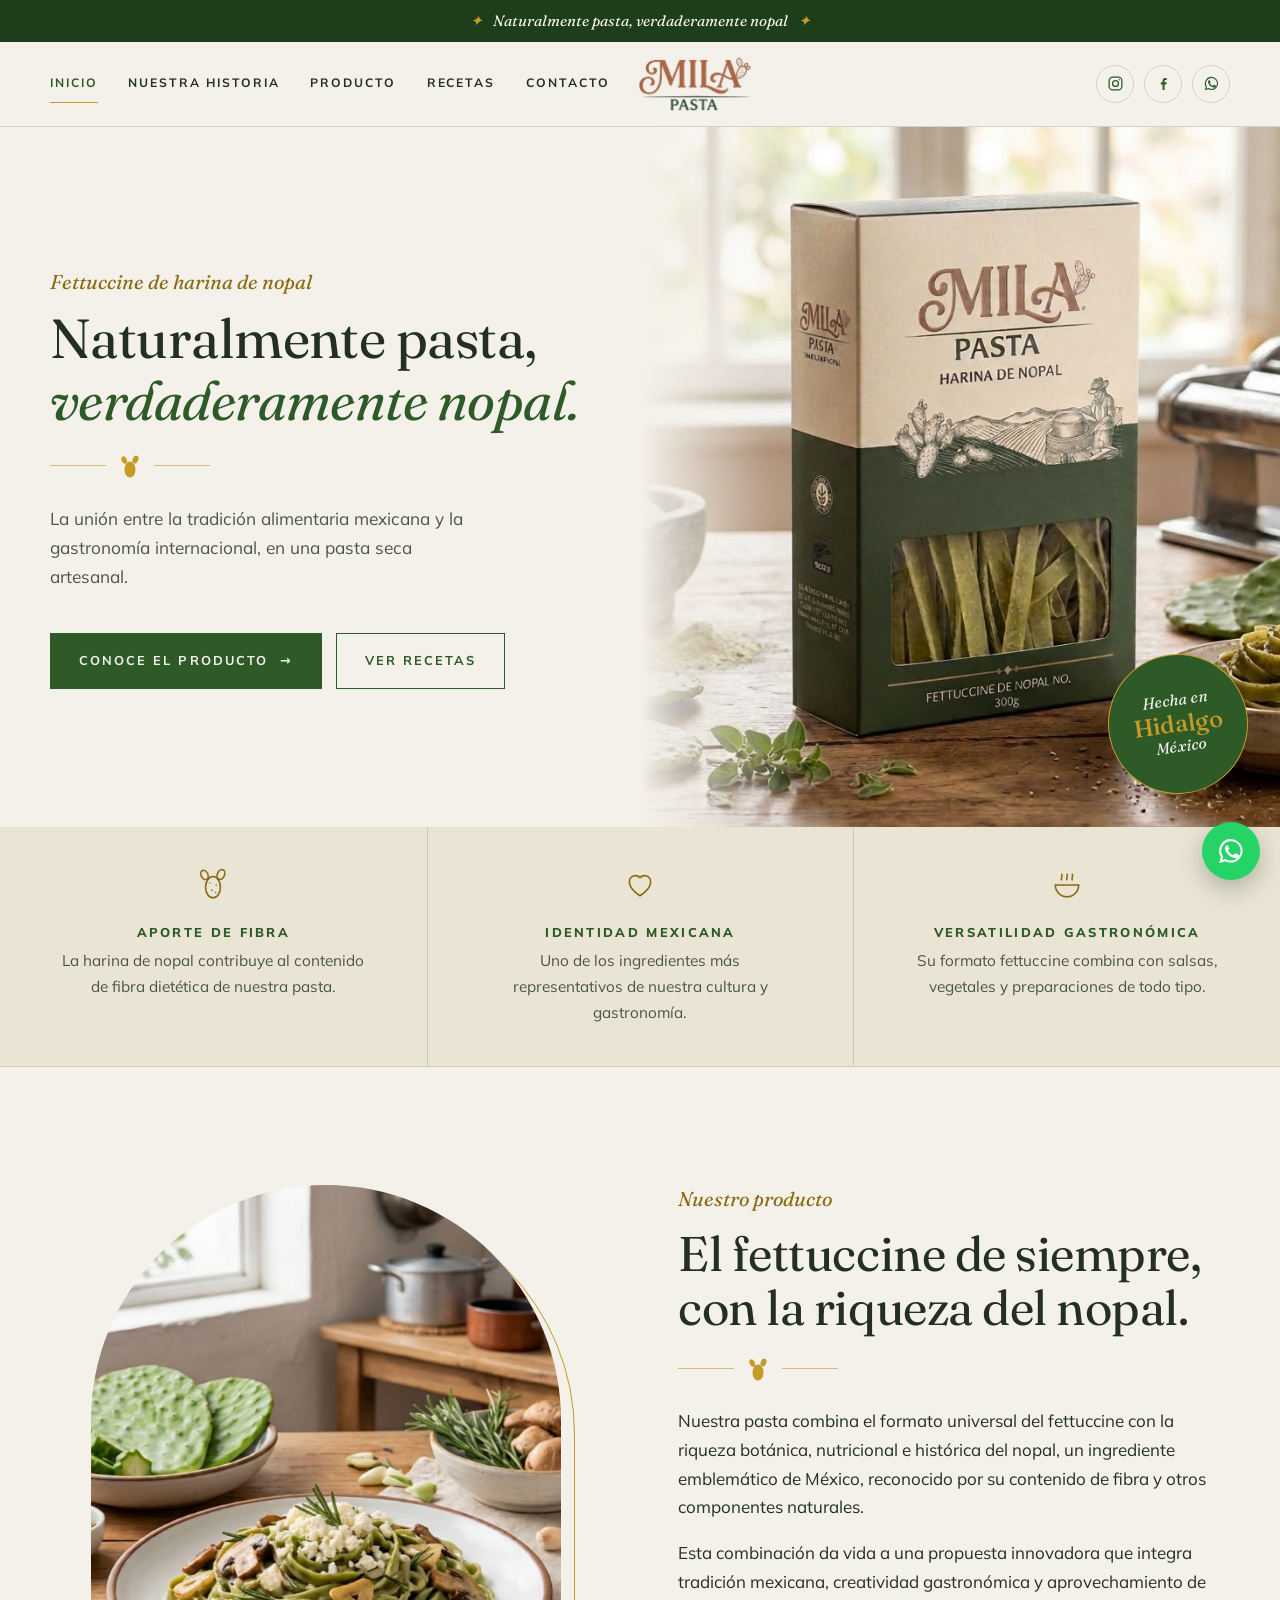
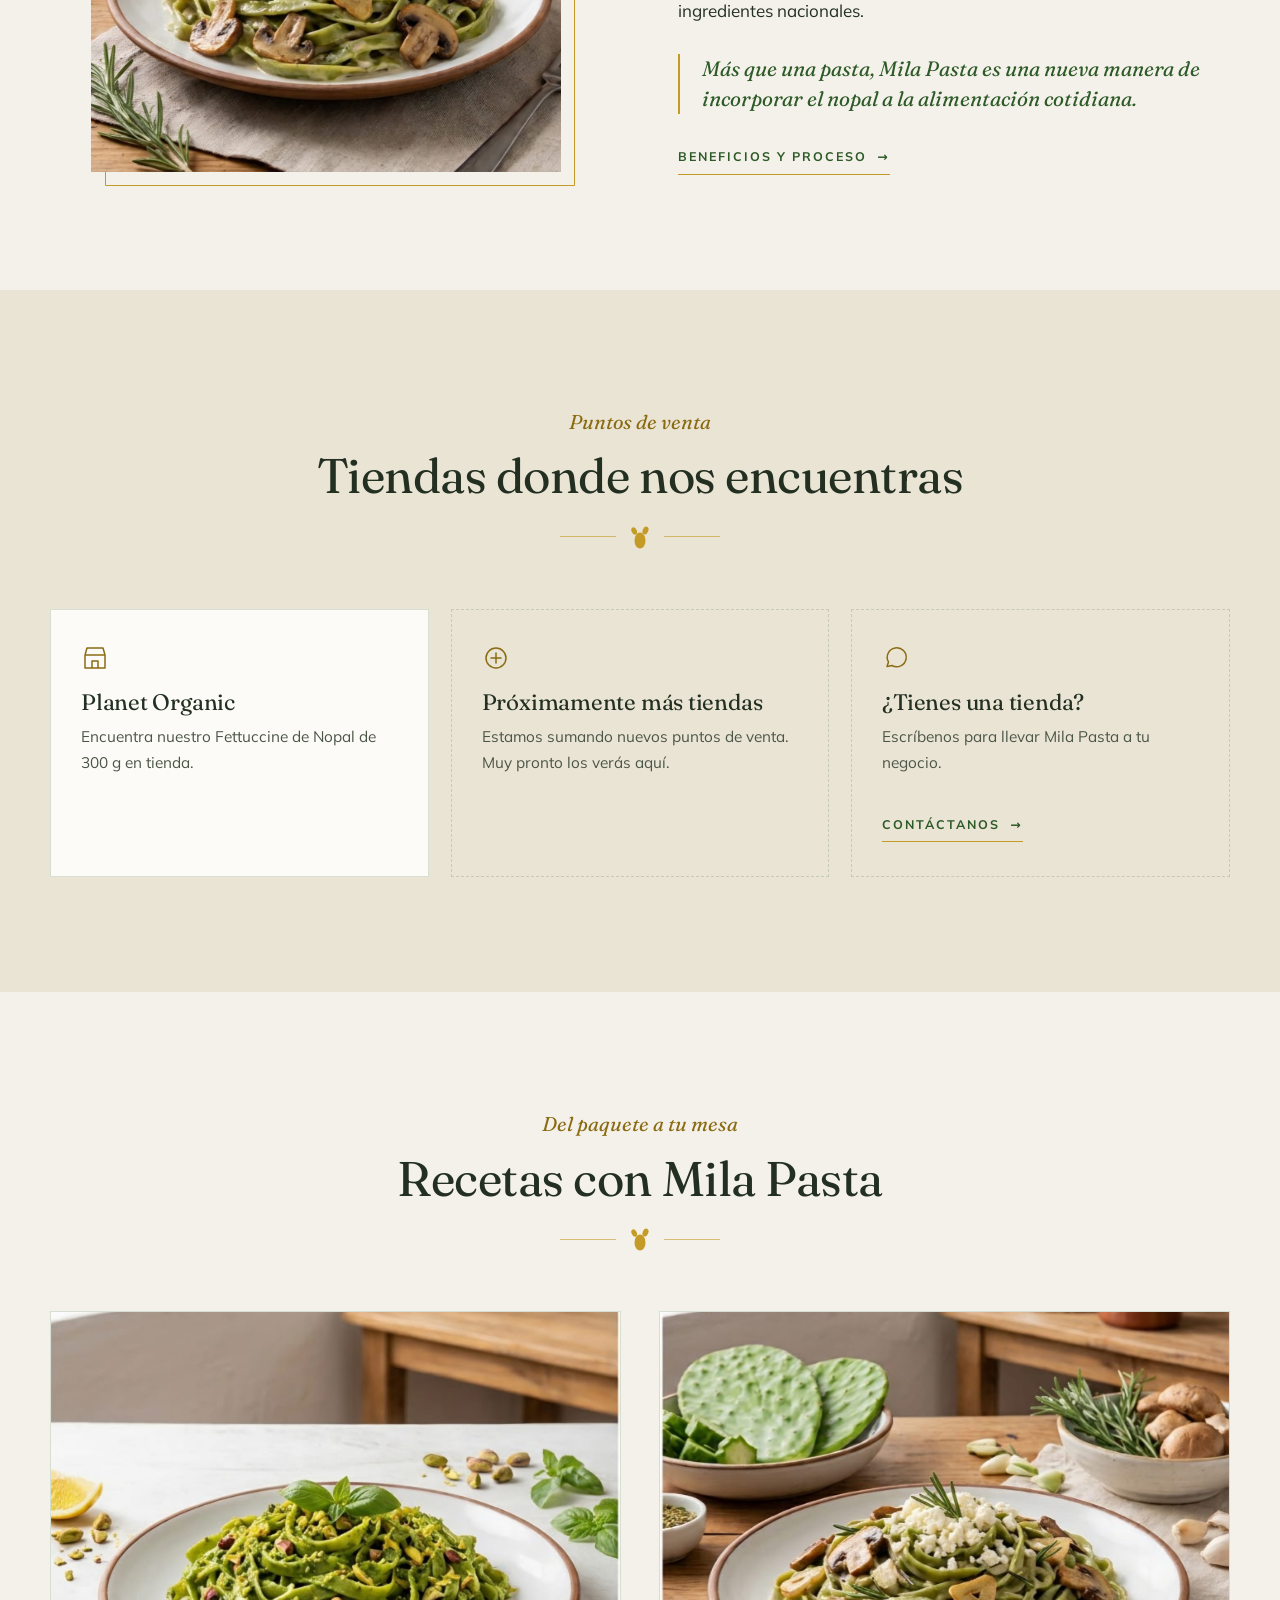
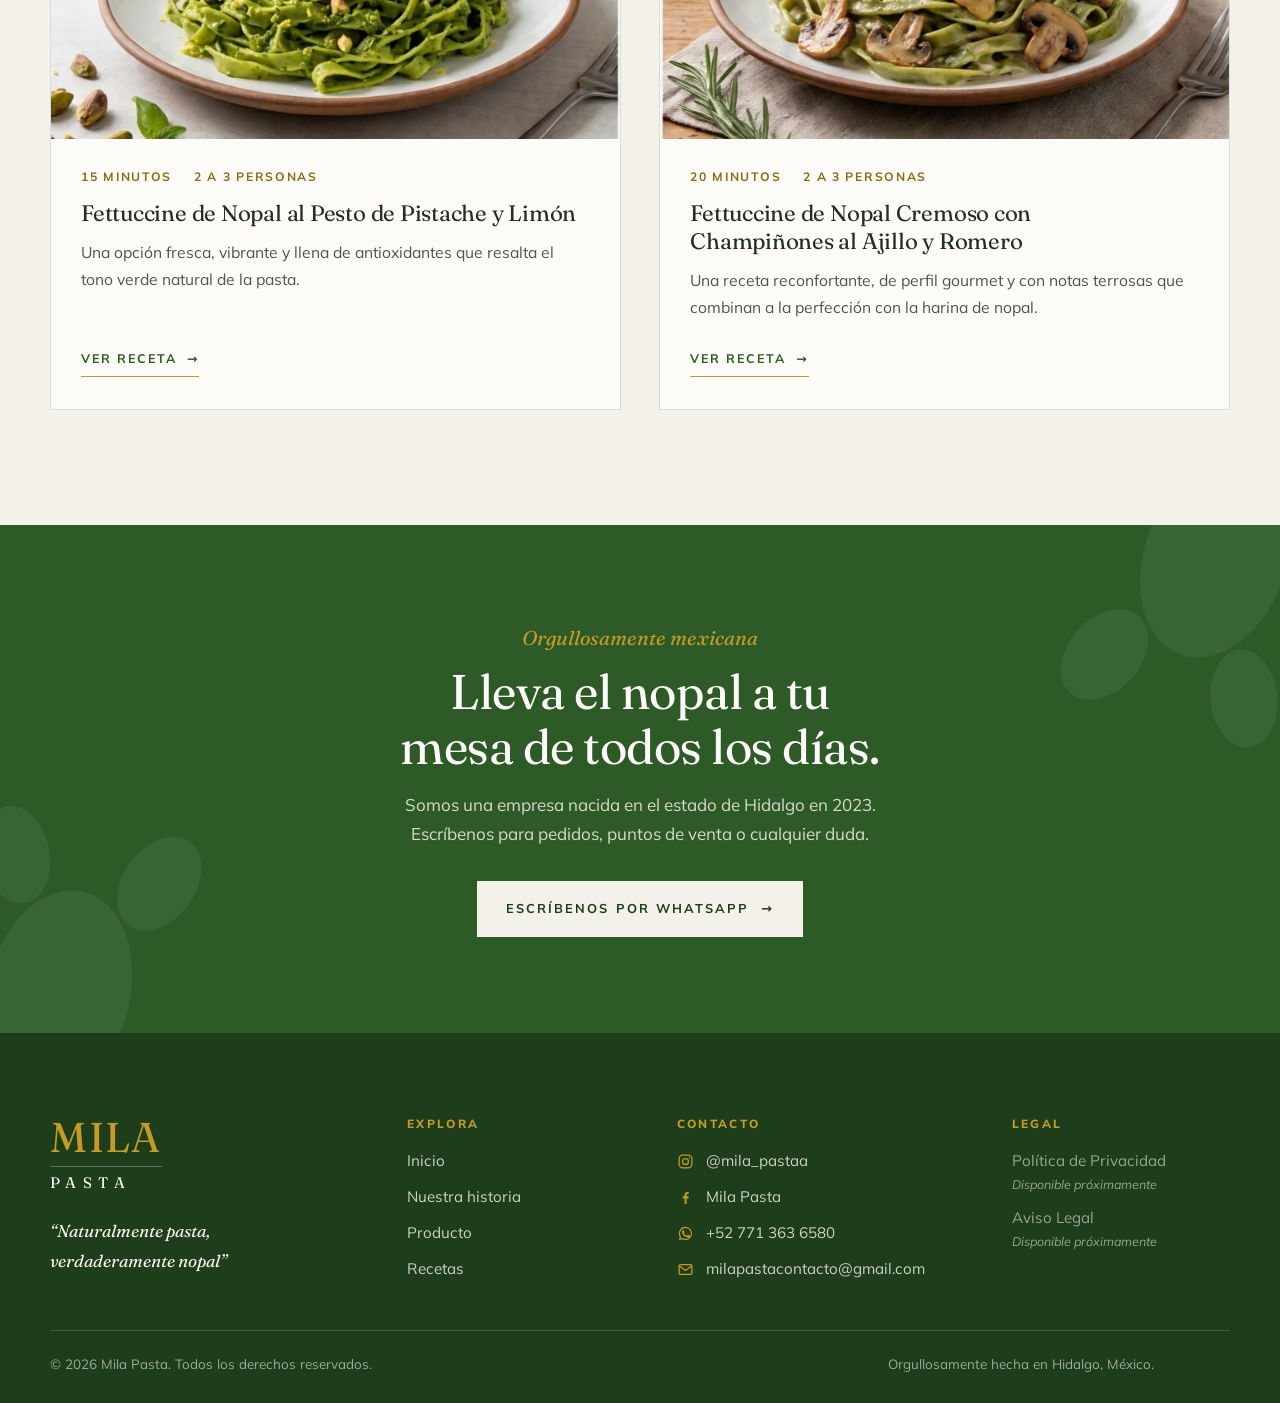
==== index.html @ 3bafc71d "Sitio web de Mila Pasta: inicio, historia, producto y recetas" ====
<!DOCTYPE html>
<html lang="es-MX">
<head>
  <meta charset="utf-8">
  <meta name="viewport" content="width=device-width, initial-scale=1">
  <title>Mila Pasta | Fettuccine de harina de nopal</title>
  <meta name="description" content="Mila Pasta: fettuccine artesanal de harina de nopal, hecho en Hidalgo, México. Naturalmente pasta, verdaderamente nopal.">
  <meta property="og:title" content="Mila Pasta | Fettuccine de harina de nopal">
  <meta property="og:description" content="Naturalmente pasta, verdaderamente nopal.">
  <meta property="og:image" content="img/hero.jpg">
  <link rel="icon" href="data:image/svg+xml,%3Csvg xmlns='http://www.w3.org/2000/svg' viewBox='0 0 20 24'%3E%3Cg fill='%232D5A27'%3E%3Cellipse cx='10' cy='15.5' rx='5.5' ry='8'/%3E%3Cellipse cx='4.2' cy='6' rx='2.6' ry='3.8' transform='rotate(-25 4.2 6)'/%3E%3Cellipse cx='15.5' cy='5.5' rx='2.8' ry='4' transform='rotate(22 15.5 5.5)'/%3E%3C/g%3E%3C/svg%3E">
  <link rel="preconnect" href="https://fonts.googleapis.com">
  <link rel="preconnect" href="https://fonts.gstatic.com" crossorigin>
  <link href="https://fonts.googleapis.com/css2?family=Fraunces:ital,opsz,wght@0,9..144,300..600;1,9..144,300..600&family=Mulish:wght@400;600;700;800&display=swap" rel="stylesheet">
  <link rel="stylesheet" href="css/estilos.css">
</head>
<body data-pagina="inicio">
  <script src="js/sitio.js"></script>

  <main>
    <!-- Portada -->
    <section class="portada">
      <div class="portada__texto">
        <span class="sobretitulo">Fettuccine de harina de nopal</span>
        <h1>Naturalmente pasta, <em>verdaderamente nopal.</em></h1>
        <div class="adorno"><svg viewBox="0 0 20 24" fill="currentColor" aria-hidden="true"><ellipse cx="10" cy="15.5" rx="5.5" ry="8"/><ellipse cx="4.2" cy="6" rx="2.6" ry="3.8" transform="rotate(-25 4.2 6)"/><ellipse cx="15.5" cy="5.5" rx="2.8" ry="4" transform="rotate(22 15.5 5.500)"/></svg></div>
        <p>La unión entre la tradición alimentaria mexicana y la gastronomía internacional, en una pasta seca artesanal.</p>
        <div class="botones">
          <a class="boton" href="producto.html">Conoce el producto <span class="flecha">→</span></a>
          <a class="boton boton--linea" href="recetas.html">Ver recetas</a>
        </div>
      </div>
      <div class="portada__foto">
        <img src="img/hero.jpg" alt="Caja de Mila Pasta, fettuccine de harina de nopal, sobre una mesa de madera con pencas de nopal y un plato de pasta servida" width="1333" height="800" fetchpriority="high">
        <div class="sello" aria-hidden="true"><span>Hecha en<strong>Hidalgo</strong>México</span></div>
      </div>
    </section>

    <!-- Tres pilares -->
    <section class="pilares" aria-label="Lo que nos distingue">
      <div class="pilar">
        <svg viewBox="0 0 32 32" fill="none" stroke="currentColor" stroke-width="1.500" stroke-linecap="round" aria-hidden="true"><ellipse cx="16" cy="19" rx="7" ry="10"/><ellipse cx="8" cy="7.500" rx="3.200" ry="4.600" transform="rotate(-25 8 7.500)"/><ellipse cx="23.500" cy="7" rx="3.400" ry="4.800" transform="rotate(22 23.500 7)"/><path d="M13 15v.01M19 17v.01M15 22v.01M18.500 24v.01"/></svg>
        <h3>Aporte de fibra</h3>
        <p>La harina de nopal contribuye al contenido de fibra dietética de nuestra pasta.</p>
      </div>
      <div class="pilar">
        <svg viewBox="0 0 32 32" fill="none" stroke="currentColor" stroke-width="1.500" stroke-linecap="round" stroke-linejoin="round" aria-hidden="true"><path d="M16 27s-10-5.800-10-13.200A5.800 5.800 0 0 1 16 10a5.800 5.800 0 0 1 10 3.800C26 21.200 16 27 16 27z"/></svg>
        <h3>Identidad mexicana</h3>
        <p>Uno de los ingredientes más representativos de nuestra cultura y gastronomía.</p>
      </div>
      <div class="pilar">
        <svg viewBox="0 0 32 32" fill="none" stroke="currentColor" stroke-width="1.500" stroke-linecap="round" aria-hidden="true"><path d="M5 17h22a11 11 0 0 1-22 0z"/><path d="M11 12c-1.500-2 1.500-3 0-5M16 12c-1.500-2 1.500-3 0-5M21 12c-1.500-2 1.500-3 0-5"/></svg>
        <h3>Versatilidad gastronómica</h3>
        <p>Su formato fettuccine combina con salsas, vegetales y preparaciones de todo tipo.</p>
      </div>
    </section>

    <!-- Descripción del producto -->
    <section class="seccion">
      <div class="contenedor duo">
        <div class="duo__foto aparece">
          <img src="img/receta-champinones.jpg" alt="Plato de fettuccine de nopal con champiñones junto a pencas de nopal frescas" width="1378" height="1536" loading="lazy">
        </div>
        <div class="aparece">
          <span class="sobretitulo">Nuestro producto</span>
          <h2>El fettuccine de siempre, con la riqueza del nopal.</h2>
          <div class="adorno"><svg viewBox="0 0 20 24" fill="currentColor" aria-hidden="true"><ellipse cx="10" cy="15.5" rx="5.5" ry="8"/><ellipse cx="4.2" cy="6" rx="2.6" ry="3.8" transform="rotate(-25 4.2 6)"/><ellipse cx="15.5" cy="5.5" rx="2.8" ry="4" transform="rotate(22 15.5 5.500)"/></svg></div>
          <p>Nuestra pasta combina el formato universal del fettuccine con la riqueza botánica, nutricional e histórica del nopal, un ingrediente emblemático de México, reconocido por su contenido de fibra y otros componentes naturales.</p>
          <p>Esta combinación da vida a una propuesta innovadora que integra tradición mexicana, creatividad gastronómica y aprovechamiento de ingredientes nacionales.</p>
          <blockquote class="cita">Más que una pasta, Mila Pasta es una nueva manera de incorporar el nopal a la alimentación cotidiana.</blockquote>
          <div class="botones">
            <a class="enlace-flecha" href="producto.html">Beneficios y proceso <span>→</span></a>
          </div>
        </div>
      </div>
    </section>

    <!-- Tiendas -->
    <section class="seccion seccion--crema2" id="tiendas">
      <div class="contenedor">
        <div class="cabecera-seccion centrado aparece">
          <span class="sobretitulo">Puntos de venta</span>
          <h2>Tiendas donde nos encuentras</h2>
          <div class="adorno"><svg viewBox="0 0 20 24" fill="currentColor" aria-hidden="true"><ellipse cx="10" cy="15.5" rx="5.5" ry="8"/><ellipse cx="4.2" cy="6" rx="2.6" ry="3.8" transform="rotate(-25 4.2 6)"/><ellipse cx="15.5" cy="5.5" rx="2.8" ry="4" transform="rotate(22 15.5 5.500)"/></svg></div>
        </div>
        <div class="tiendas aparece">
          <article class="tienda">
            <svg viewBox="0 0 28 28" fill="none" stroke="currentColor" stroke-width="1.500" stroke-linejoin="round" aria-hidden="true"><path d="M4 11 6 4h16l2 7M4 11v13h20V11M4 11h20M11 24v-7h6v7"/></svg>
            <h3>Planet Organic</h3>
            <p>Encuentra nuestro Fettuccine de Nopal de 300 g en tienda.</p>
            <!-- PENDIENTE: agregar dirección, horario o enlace de Planet Organic -->
          </article>
          <article class="tienda tienda--pendiente">
            <svg viewBox="0 0 28 28" fill="none" stroke="currentColor" stroke-width="1.500" stroke-linecap="round" aria-hidden="true"><circle cx="14" cy="14" r="10"/><path d="M14 9v10M9 14h10"/></svg>
            <h3>Próximamente más tiendas</h3>
            <p>Estamos sumando nuevos puntos de venta. Muy pronto los verás aquí.</p>
          </article>
          <article class="tienda tienda--pendiente">
            <svg viewBox="0 0 28 28" fill="none" stroke="currentColor" stroke-width="1.500" stroke-linecap="round" stroke-linejoin="round" aria-hidden="true"><path d="M5 22.500 6.500 18A9.500 9.500 0 1 1 10 21.500z"/></svg>
            <h3>¿Tienes una tienda?</h3>
            <p>Escríbenos para llevar Mila Pasta a tu negocio.</p>
            <a class="enlace-flecha" href="#contacto" data-whatsapp>Contáctanos <span>→</span></a>
          </article>
        </div>
      </div>
    </section>

    <!-- Recetas -->
    <section class="seccion">
      <div class="contenedor">
        <div class="cabecera-seccion centrado aparece">
          <span class="sobretitulo">Del paquete a tu mesa</span>
          <h2>Recetas con Mila Pasta</h2>
          <div class="adorno"><svg viewBox="0 0 20 24" fill="currentColor" aria-hidden="true"><ellipse cx="10" cy="15.5" rx="5.5" ry="8"/><ellipse cx="4.2" cy="6" rx="2.6" ry="3.8" transform="rotate(-25 4.2 6)"/><ellipse cx="15.5" cy="5.5" rx="2.8" ry="4" transform="rotate(22 15.5 5.500)"/></svg></div>
        </div>
        <div class="recetas-rejilla">
          <a class="receta-tarjeta aparece" href="recetas.html#pesto">
            <div class="receta-tarjeta__foto"><img src="img/receta-pesto.jpg" alt="Fettuccine de nopal al pesto de pistache y limón" width="1376" height="1536" loading="lazy"></div>
            <div class="receta-tarjeta__cuerpo">
              <ul class="datos"><li>15 minutos</li><li>2 a 3 personas</li></ul>
              <h3>Fettuccine de Nopal al Pesto de Pistache y Limón</h3>
              <p>Una opción fresca, vibrante y llena de antioxidantes que resalta el tono verde natural de la pasta.</p>
              <span class="enlace-flecha">Ver receta <span>→</span></span>
            </div>
          </a>
          <a class="receta-tarjeta aparece" href="recetas.html#champinones">
            <div class="receta-tarjeta__foto"><img src="img/receta-champinones.jpg" alt="Fettuccine de nopal cremoso con champiñones al ajillo y romero" width="1378" height="1536" loading="lazy"></div>
            <div class="receta-tarjeta__cuerpo">
              <ul class="datos"><li>20 minutos</li><li>2 a 3 personas</li></ul>
              <h3>Fettuccine de Nopal Cremoso con Champiñones al Ajillo y Romero</h3>
              <p>Una receta reconfortante, de perfil gourmet y con notas terrosas que combinan a la perfección con la harina de nopal.</p>
              <span class="enlace-flecha">Ver receta <span>→</span></span>
            </div>
          </a>
        </div>
      </div>
    </section>

    <!-- Franja de contacto -->
    <section class="franja">
      <svg class="franja__nopal franja__nopal--a" viewBox="0 0 20 24" fill="currentColor" aria-hidden="true"><ellipse cx="10" cy="15.5" rx="5.5" ry="8"/><ellipse cx="4.2" cy="6" rx="2.6" ry="3.8" transform="rotate(-25 4.2 6)"/><ellipse cx="15.5" cy="5.5" rx="2.8" ry="4" transform="rotate(22 15.5 5.500)"/></svg>
      <svg class="franja__nopal franja__nopal--b" viewBox="0 0 20 24" fill="currentColor" aria-hidden="true"><ellipse cx="10" cy="15.5" rx="5.5" ry="8"/><ellipse cx="4.2" cy="6" rx="2.6" ry="3.8" transform="rotate(-25 4.2 6)"/><ellipse cx="15.5" cy="5.5" rx="2.8" ry="4" transform="rotate(22 15.5 5.500)"/></svg>
      <div class="contenedor aparece">
        <span class="sobretitulo">Orgullosamente mexicana</span>
        <h2>Lleva el nopal a tu mesa de todos los días.</h2>
        <p>Somos una empresa nacida en el estado de Hidalgo en 2023. Escríbenos para pedidos, puntos de venta o cualquier duda.</p>
        <div class="botones">
          <a class="boton boton--crema" href="#contacto" data-whatsapp>Escríbenos por WhatsApp <span class="flecha">→</span></a>
        </div>
      </div>
    </section>
  </main>
</body>
</html>
---- css/estilos.css ----
/* ==========================================================
   Mila Pasta — hoja de estilos
   Paleta oficial: Verde Nopal, Verde Sostenible, Dorado Terroso, Crema Orgánico
   ========================================================== */

:root {
  --nopal: #2D5A27;
  --nopal-oscuro: #1E3D1A;
  --olivo: #656D4A;
  --oro: #C59B27;
  --oro-oscuro: #8A6B12;
  --crema: #F4F1EA;
  --crema-2: #EAE4D5;
  --blanco: #FCFBF8;
  --tinta: #233021;
  --tinta-suave: #4C5646;
  --linea: rgba(45, 90, 39, 0.18);

  --titulo: "Fraunces", "Cormorant Garamond", Georgia, serif;
  --texto: "Mulish", "Segoe UI", system-ui, sans-serif;

  --ancho: 1180px;
  --margen: clamp(20px, 5vw, 48px);
  --seccion: clamp(64px, 9vw, 120px);
}

*, *::before, *::after { box-sizing: border-box; }

html { scroll-behavior: smooth; -webkit-text-size-adjust: 100%; }

body {
  margin: 0;
  background: var(--crema);
  color: var(--tinta);
  font-family: var(--texto);
  font-size: 17px;
  line-height: 1.7;
  -webkit-font-smoothing: antialiased;
}

img { max-width: 100%; height: auto; display: block; }
a { color: inherit; }
p { margin: 0 0 1em; }
p:last-child { margin-bottom: 0; }

h1, h2, h3 {
  font-family: var(--titulo);
  font-weight: 400;
  line-height: 1.12;
  letter-spacing: -0.01em;
  margin: 0;
  text-wrap: balance;
}
h1 { font-size: clamp(2.5rem, 5.4vw, 4.4rem); }
h2 { font-size: clamp(2rem, 3.8vw, 3.1rem); }
h3 { font-size: 1.4rem; line-height: 1.25; }
em { font-style: italic; }

:focus-visible { outline: 2px solid var(--oro); outline-offset: 3px; }

.contenedor {
  width: 100%;
  max-width: calc(var(--ancho) + var(--margen) * 2);
  margin: 0 auto;
  padding: 0 var(--margen);
}

.seccion { padding: var(--seccion) 0; }
.seccion--crema2 { background: var(--crema-2); }
.seccion--verde { background: var(--nopal); color: var(--crema); }
.seccion--verde h2, .seccion--verde h3 { color: var(--blanco); }

/* ---------- Piezas pequeñas ---------- */

.sobretitulo {
  display: block;
  font-family: var(--titulo);
  font-style: italic;
  font-size: 1.25rem;
  color: var(--oro-oscuro);
  margin-bottom: 0.6rem;
}
.seccion--verde .sobretitulo, .portada-interior .sobretitulo, .franja .sobretitulo { color: var(--oro); }

.adorno {
  display: flex;
  align-items: center;
  gap: 14px;
  color: var(--oro);
  margin: 22px 0 26px;
}
.adorno::before, .adorno::after {
  content: "";
  height: 1px;
  width: 56px;
  background: currentColor;
  opacity: 0.6;
}
.adorno svg { width: 20px; height: 24px; flex: none; }
.centrado { text-align: center; }
.centrado .adorno { justify-content: center; }
.centrado .entrada { margin-left: auto; margin-right: auto; }

.entrada { max-width: 62ch; color: var(--tinta-suave); font-size: 1.08rem; }
.seccion--verde .entrada { color: rgba(244, 241, 234, 0.85); }

.cabecera-seccion { margin-bottom: clamp(36px, 5vw, 60px); }

.boton {
  display: inline-flex;
  align-items: center;
  gap: 12px;
  padding: 16px 28px;
  background: var(--nopal);
  color: var(--crema);
  border: 1px solid var(--nopal);
  font-family: var(--texto);
  font-size: 0.8rem;
  font-weight: 700;
  letter-spacing: 0.16em;
  text-transform: uppercase;
  text-decoration: none;
  cursor: pointer;
  transition: background 0.25s, color 0.25s, border-color 0.25s;
}
.boton .flecha { transition: transform 0.25s; }
.boton:hover { background: var(--nopal-oscuro); border-color: var(--nopal-oscuro); }
.boton:hover .flecha { transform: translateX(5px); }
.boton--linea { background: transparent; color: var(--nopal); }
.boton--linea:hover { background: var(--nopal); color: var(--crema); }
.boton--crema { background: var(--crema); color: var(--nopal-oscuro); border-color: var(--crema); }
.boton--crema:hover { background: var(--oro); border-color: var(--oro); color: var(--nopal-oscuro); }
.botones { display: flex; flex-wrap: wrap; gap: 14px; margin-top: 32px; }

.enlace-flecha {
  display: inline-flex;
  gap: 10px;
  align-items: center;
  font-size: 0.78rem;
  font-weight: 700;
  letter-spacing: 0.16em;
  text-transform: uppercase;
  text-decoration: none;
  color: var(--nopal);
  padding-bottom: 6px;
  border-bottom: 1px solid var(--oro);
}
.enlace-flecha span { transition: transform 0.25s; }
.enlace-flecha:hover span { transform: translateX(5px); }

/* ---------- Cinta superior y encabezado ---------- */

.cinta {
  background: var(--nopal-oscuro);
  color: var(--crema);
  text-align: center;
  font-family: var(--titulo);
  font-style: italic;
  font-size: 0.95rem;
  padding: 8px var(--margen);
}
.cinta span { color: var(--oro); margin: 0 10px; }

.encabezado {
  position: sticky;
  top: 0;
  z-index: 50;
  background: var(--crema);
  border-bottom: 1px solid var(--linea);
}
.encabezado__fila {
  display: grid;
  grid-template-columns: 1fr auto 1fr;
  align-items: center;
  gap: 24px;
  min-height: 84px;
}
.logo { display: inline-flex; justify-self: center; }
.logo img { height: 62px; width: auto; mix-blend-mode: multiply; }

.nav { display: flex; gap: clamp(16px, 2.4vw, 34px); }
.nav a {
  font-size: 0.76rem;
  font-weight: 700;
  letter-spacing: 0.16em;
  text-transform: uppercase;
  text-decoration: none;
  color: var(--tinta);
  padding: 8px 0;
  border-bottom: 1px solid transparent;
  white-space: nowrap;
  transition: color 0.2s, border-color 0.2s;
}
.nav a:hover, .nav a[aria-current="page"] { color: var(--nopal); border-bottom-color: var(--oro); }

.redes { display: flex; gap: 10px; justify-self: end; }
.redes a {
  display: grid;
  place-items: center;
  width: 38px;
  height: 38px;
  border: 1px solid var(--linea);
  border-radius: 50%;
  color: var(--nopal);
  transition: background 0.2s, color 0.2s, border-color 0.2s;
}
.redes a:hover { background: var(--nopal); color: var(--crema); border-color: var(--nopal); }
.redes svg { width: 17px; height: 17px; }

.menu-boton {
  display: none;
  justify-self: end;
  width: 44px;
  height: 44px;
  background: none;
  border: 1px solid var(--linea);
  border-radius: 50%;
  cursor: pointer;
  color: var(--nopal);
  place-items: center;
}
.menu-boton svg { width: 20px; height: 20px; }

@media (max-width: 940px) {
  .encabezado__fila { grid-template-columns: 1fr auto; min-height: 72px; }
  .logo { justify-self: start; grid-column: 1; grid-row: 1; }
  .logo img { height: 52px; }
  .menu-boton { display: grid; grid-column: 2; grid-row: 1; }
  .encabezado .redes { display: none; }
  .nav {
    display: none;
    grid-column: 1 / -1;
    flex-direction: column;
    gap: 0;
    padding-bottom: 16px;
  }
  .nav.abierto { display: flex; }
  .nav a { padding: 14px 0; border-bottom: 1px solid var(--linea); font-size: 0.82rem; }
}

/* ---------- Portada (inicio) ---------- */

.portada {
  display: grid;
  grid-template-columns: minmax(0, 1fr) minmax(0, 1fr);
  min-height: min(calc(100vh - 122px), 700px);
  background: var(--crema);
}
.portada__texto {
  display: flex;
  flex-direction: column;
  justify-content: center;
  padding: 48px clamp(20px, 3vw, 40px) 48px max(var(--margen), calc((100vw - var(--ancho)) / 2));
}
.portada__texto h1 { font-size: clamp(2.4rem, 4.3vw, 3.7rem); }
.portada__texto .botones { margin-top: 24px; }
.portada__texto h1 em { color: var(--nopal); }
.portada__texto p { color: var(--tinta-suave); max-width: 44ch; font-size: 1.08rem; }
.portada__foto { position: relative; min-height: 380px; }
.portada__foto img {
  position: absolute;
  inset: 0;
  width: 100%;
  height: 100%;
  object-fit: cover;
  object-position: 50% 50%;
}
.portada__foto::before {
  content: "";
  position: absolute;
  inset: 0 auto 0 0;
  width: 26%;
  z-index: 1;
  background: linear-gradient(90deg, var(--crema), rgba(244, 241, 234, 0));
}
.sello {
  position: absolute;
  z-index: 2;
  right: clamp(16px, 3vw, 40px);
  bottom: clamp(16px, 3vw, 40px);
  width: 128px;
  height: 128px;
  border-radius: 50%;
  background: var(--nopal);
  color: var(--crema);
  display: grid;
  place-items: center;
  text-align: center;
  font-family: var(--titulo);
  font-style: italic;
  font-size: 0.98rem;
  line-height: 1.2;
  box-shadow: 0 0 0 5px var(--nopal), 0 0 0 6px var(--oro);
  transform: rotate(-8deg);
}
.sello strong { display: block; font-style: normal; font-weight: 500; font-size: 1.5rem; color: var(--oro); }

@media (max-width: 860px) {
  .portada { grid-template-columns: 1fr; min-height: 0; }
  .portada__foto { order: -1; aspect-ratio: 4 / 3; min-height: 0; }
  .portada__foto::before { display: none; }
  .portada__texto { padding: 44px var(--margen) 56px; }
  .sello { width: 104px; height: 104px; font-size: 0.82rem; }
  .sello strong { font-size: 1.2rem; }
}

/* ---------- Tres pilares ---------- */

.pilares {
  display: grid;
  grid-template-columns: repeat(3, 1fr);
  background: var(--crema-2);
  border-bottom: 1px solid var(--linea);
}
.pilar { padding: 40px clamp(20px, 3vw, 44px); text-align: center; }
.pilar + .pilar { border-left: 1px solid var(--linea); }
.pilar svg { width: 34px; height: 34px; color: var(--oro-oscuro); margin: 0 auto 14px; }
.pilar h3 {
  font-family: var(--texto);
  font-size: 0.8rem;
  font-weight: 800;
  letter-spacing: 0.18em;
  text-transform: uppercase;
  color: var(--nopal);
  margin-bottom: 8px;
}
.pilar p { font-size: 0.96rem; color: var(--tinta-suave); max-width: 34ch; margin: 0 auto; }
@media (max-width: 760px) {
  .pilares { grid-template-columns: 1fr; }
  .pilar + .pilar { border-left: 0; border-top: 1px solid var(--linea); }
}

/* ---------- Dos columnas texto + foto ---------- */

.duo {
  display: grid;
  grid-template-columns: repeat(2, minmax(0, 1fr));
  gap: clamp(32px, 6vw, 88px);
  align-items: center;
}
.duo--invertido .duo__foto { order: 2; }
.duo__foto { position: relative; width: 100%; max-width: 470px; justify-self: center; }
.duo__foto img {
  width: 100%;
  aspect-ratio: 4 / 5;
  object-fit: cover;
  border-radius: 999px 999px 0 0;
}
.duo__foto::after {
  content: "";
  position: absolute;
  inset: 14px -14px -14px 14px;
  border: 1px solid var(--oro);
  border-radius: 999px 999px 0 0;
  z-index: -1;
}
.duo__foto { z-index: 0; }
.cita {
  margin: 28px 0 0;
  padding-left: 22px;
  border-left: 2px solid var(--oro);
  font-family: var(--titulo);
  font-style: italic;
  font-size: 1.3rem;
  line-height: 1.45;
  color: var(--nopal);
}
@media (max-width: 860px) {
  .duo { grid-template-columns: 1fr; }
  .duo--invertido .duo__foto { order: 0; }
  .duo__foto { max-width: 460px; margin-right: 14px; }
}

/* ---------- Tiendas ---------- */

.tiendas {
  display: grid;
  grid-template-columns: repeat(auto-fit, minmax(260px, 1fr));
  gap: 22px;
}
.tienda {
  background: var(--blanco);
  border: 1px solid var(--linea);
  padding: 34px 30px;
  display: flex;
  flex-direction: column;
  gap: 8px;
}
.tienda svg { width: 28px; height: 28px; color: var(--oro-oscuro); margin-bottom: 8px; }
.tienda p { font-size: 0.96rem; color: var(--tinta-suave); }
.tienda--pendiente { background: transparent; border-style: dashed; }
.tienda .enlace-flecha { margin-top: auto; align-self: flex-start; }
.tienda p + .enlace-flecha { margin-top: 14px; }

/* ---------- Tarjetas de receta (inicio) ---------- */

.recetas-rejilla {
  display: grid;
  grid-template-columns: repeat(2, minmax(0, 1fr));
  gap: clamp(22px, 3vw, 40px);
}
.receta-tarjeta {
  display: flex;
  flex-direction: column;
  background: var(--blanco);
  text-decoration: none;
  border: 1px solid var(--linea);
  overflow: hidden;
}
.receta-tarjeta__foto { overflow: hidden; aspect-ratio: 4 / 3; }
.receta-tarjeta img { width: 100%; height: 100%; object-fit: cover; object-position: 50% 78%; transition: transform 0.6s ease; }
.receta-tarjeta:hover img { transform: scale(1.04); }
.receta-tarjeta__cuerpo { padding: 28px 30px 32px; display: flex; flex-direction: column; gap: 12px; flex: 1; }
.receta-tarjeta p { color: var(--tinta-suave); font-size: 0.98rem; }
.receta-tarjeta .enlace-flecha { align-self: flex-start; margin-top: auto; }
@media (max-width: 720px) { .recetas-rejilla { grid-template-columns: 1fr; } }

.datos {
  display: flex;
  flex-wrap: wrap;
  gap: 8px 22px;
  list-style: none;
  padding: 0;
  margin: 0;
  font-size: 0.76rem;
  font-weight: 700;
  letter-spacing: 0.14em;
  text-transform: uppercase;
  color: var(--oro-oscuro);
}
.datos li { display: inline-flex; align-items: center; gap: 8px; }
.datos svg { width: 16px; height: 16px; }

/* ---------- Franja de contacto ---------- */

.franja {
  background: var(--nopal);
  color: var(--crema);
  text-align: center;
  padding: clamp(56px, 8vw, 96px) 0;
  position: relative;
  overflow: hidden;
}
.franja h2 { color: var(--blanco); max-width: 20ch; margin: 0 auto; }
.franja p { max-width: 52ch; margin: 18px auto 0; color: rgba(244, 241, 234, 0.85); }
.franja .botones { justify-content: center; }
.franja__nopal {
  position: absolute;
  width: 260px;
  height: 310px;
  color: rgba(244, 241, 234, 0.06);
  pointer-events: none;
}
.franja__nopal--a { left: -60px; bottom: -70px; transform: rotate(14deg); }
.franja__nopal--b { right: -50px; top: -80px; transform: rotate(-160deg); }
.franja .contenedor { position: relative; }

/* ---------- Portada de páginas interiores ---------- */

.portada-interior {
  background: var(--nopal);
  color: var(--crema);
  text-align: center;
  padding: clamp(56px, 8vw, 104px) 0;
  position: relative;
  overflow: hidden;
}
.portada-interior h1 { color: var(--blanco); font-size: clamp(2.4rem, 5vw, 3.9rem); }
.portada-interior p { max-width: 56ch; margin: 0 auto; color: rgba(244, 241, 234, 0.85); }
.portada-interior .adorno { justify-content: center; }
.portada-interior .contenedor { position: relative; }

/* ---------- Historia ---------- */

.dato-grande {
  display: flex;
  gap: 28px;
  margin-top: 30px;
  padding-top: 26px;
  border-top: 1px solid var(--linea);
}
.dato-grande div { display: flex; flex-direction: column; }
.dato-grande strong { font-family: var(--titulo); font-weight: 400; font-size: 2.3rem; line-height: 1; color: var(--nopal); }
.dato-grande span { font-size: 0.74rem; font-weight: 700; letter-spacing: 0.16em; text-transform: uppercase; color: var(--tinta-suave); margin-top: 8px; }

.mv {
  display: grid;
  grid-template-columns: repeat(2, minmax(0, 1fr));
  gap: 1px;
  background: rgba(244, 241, 234, 0.22);
  border: 1px solid rgba(244, 241, 234, 0.22);
}
.mv article { background: var(--nopal); padding: clamp(32px, 5vw, 60px); }
.mv h2 { font-size: clamp(1.8rem, 3vw, 2.4rem); margin-bottom: 16px; }
.mv p { color: rgba(244, 241, 234, 0.88); font-size: 1.08rem; }
@media (max-width: 760px) { .mv { grid-template-columns: 1fr; } }

.valores {
  display: grid;
  grid-template-columns: repeat(3, minmax(0, 1fr));
  gap: 22px;
}
.valor {
  background: var(--blanco);
  border: 1px solid var(--linea);
  border-top: 3px solid var(--oro);
  padding: 36px 30px;
}
.valor svg { width: 34px; height: 34px; color: var(--nopal); margin-bottom: 18px; }
.valor h3 { margin-bottom: 10px; color: var(--nopal); }
.valor p { color: var(--tinta-suave); font-size: 0.98rem; }
@media (max-width: 900px) { .valores { grid-template-columns: 1fr; } }

/* ---------- Producto: beneficios ---------- */

.beneficios {
  display: grid;
  grid-template-columns: repeat(6, minmax(0, 1fr));
  gap: 22px;
  list-style: none;
  padding: 0;
  margin: 0;
}
.beneficio {
  grid-column: span 2;
  background: var(--blanco);
  border: 1px solid var(--linea);
  padding: 34px 30px;
}
.beneficio:nth-child(-n + 2) { grid-column: span 3; }
.beneficio__num { font-family: var(--titulo); font-style: italic; font-size: 1.1rem; color: var(--oro-oscuro); }
.beneficio h3 { margin: 8px 0 10px; color: var(--nopal); }
.beneficio p { color: var(--tinta-suave); font-size: 0.98rem; }
@media (max-width: 900px) {
  .beneficios { grid-template-columns: 1fr; }
  .beneficio, .beneficio:nth-child(-n + 2) { grid-column: auto; }
}

/* ---------- Producto: proceso ---------- */

.proceso {
  display: grid;
  grid-template-columns: minmax(0, 5fr) minmax(0, 7fr);
  gap: clamp(32px, 6vw, 88px);
  align-items: start;
}
.proceso__intro { position: sticky; top: 120px; }
.proceso__intro img {
  margin-top: 32px;
  width: 100%;
  aspect-ratio: 4 / 3;
  object-fit: cover;
  border: 1px solid rgba(244, 241, 234, 0.25);
}
.pasos { list-style: none; margin: 0; padding: 0; }
.paso {
  display: grid;
  grid-template-columns: 74px 1fr;
  gap: 8px 18px;
  padding: 26px 0;
  border-top: 1px solid rgba(244, 241, 234, 0.22);
}
.paso:last-child { border-bottom: 1px solid rgba(244, 241, 234, 0.22); }
.paso__num { font-family: var(--titulo); font-size: 2.5rem; line-height: 1; color: var(--oro); }
.paso h3 { margin-bottom: 6px; }
.paso p { color: rgba(244, 241, 234, 0.85); font-size: 1rem; }
@media (max-width: 860px) {
  .proceso { grid-template-columns: 1fr; }
  .proceso__intro { position: static; }
  .paso { grid-template-columns: 58px 1fr; }
  .paso__num { font-size: 2rem; }
}

.aviso {
  max-width: 720px;
  margin: 0 auto;
  border: 1px dashed var(--olivo);
  padding: 40px 32px;
  text-align: center;
}
.aviso svg { width: 38px; height: 38px; color: var(--oro-oscuro); margin: 0 auto 14px; }
.aviso p { color: var(--tinta-suave); max-width: 50ch; margin: 10px auto 0; }

/* ---------- Recetas (página completa) ---------- */

.receta {
  display: grid;
  grid-template-columns: minmax(0, 5fr) minmax(0, 7fr);
  gap: clamp(32px, 5vw, 72px);
  align-items: start;
  scroll-margin-top: 110px;
}
.receta + .receta { margin-top: var(--seccion); padding-top: var(--seccion); border-top: 1px solid var(--linea); }
.receta__foto { position: sticky; top: 120px; }
.receta__foto img { width: 100%; aspect-ratio: 4 / 5; object-fit: cover; object-position: 50% 80%; }
.receta--invertida .receta__foto { order: 2; }
.receta h2 { font-size: clamp(1.8rem, 3.2vw, 2.6rem); }
.receta__intro { color: var(--tinta-suave); font-size: 1.08rem; margin: 16px 0 20px; }
.receta .datos { padding: 16px 0; border-top: 1px solid var(--linea); border-bottom: 1px solid var(--linea); }
.receta h3 {
  font-family: var(--texto);
  font-size: 0.8rem;
  font-weight: 800;
  letter-spacing: 0.18em;
  text-transform: uppercase;
  color: var(--nopal);
  margin: 34px 0 16px;
}
.ingredientes { list-style: none; margin: 0; padding: 0; }
.ingredientes li {
  position: relative;
  padding: 10px 0 10px 26px;
  border-bottom: 1px solid var(--linea);
  font-size: 1rem;
}
.ingredientes li::before {
  content: "";
  position: absolute;
  left: 2px;
  top: 1.15em;
  width: 9px;
  height: 11px;
  background: var(--oro);
  border-radius: 50% 50% 50% 50% / 45% 45% 55% 55%;
}
.preparacion { list-style: none; counter-reset: paso; margin: 0; padding: 0; }
.preparacion li {
  counter-increment: paso;
  position: relative;
  padding: 0 0 22px 58px;
  min-height: 48px;
}
.preparacion li::before {
  content: counter(paso);
  position: absolute;
  left: 0;
  top: 0;
  width: 40px;
  height: 40px;
  border: 1px solid var(--oro);
  border-radius: 50%;
  display: grid;
  place-items: center;
  font-family: var(--titulo);
  font-size: 1.15rem;
  color: var(--nopal);
}
.preparacion strong { color: var(--nopal); }
@media (max-width: 860px) {
  .receta { grid-template-columns: 1fr; }
  .receta__foto { position: static; }
  .receta--invertida .receta__foto { order: 0; }
  .receta__foto img { aspect-ratio: 4 / 3; }
}

/* ---------- Pie de página ---------- */

.pie { background: var(--nopal-oscuro); color: rgba(244, 241, 234, 0.82); font-size: 0.95rem; }
.pie__rejilla {
  display: grid;
  grid-template-columns: 1.4fr 1fr 1.3fr 1fr;
  gap: clamp(28px, 4vw, 56px);
  padding: clamp(52px, 7vw, 84px) 0 48px;
}
.pie__marca { font-family: var(--titulo); line-height: 1; color: var(--blanco); text-decoration: none; display: inline-block; }
.pie__marca b { display: block; font-weight: 400; font-size: 2.6rem; letter-spacing: 0.04em; color: var(--oro); }
.pie__marca small { display: block; font-size: 0.95rem; letter-spacing: 0.42em; margin-top: 8px; padding-top: 8px; border-top: 1px solid rgba(244, 241, 234, 0.3); }
.pie__lema { font-family: var(--titulo); font-style: italic; font-size: 1.08rem; margin-top: 20px; max-width: 24ch; color: var(--crema); }
.pie h2 {
  font-family: var(--texto);
  font-size: 0.74rem;
  font-weight: 800;
  letter-spacing: 0.2em;
  text-transform: uppercase;
  color: var(--oro);
  margin-bottom: 18px;
}
.pie ul { list-style: none; margin: 0; padding: 0; display: grid; gap: 10px; }
.pie a { text-decoration: none; transition: color 0.2s; }
.pie a:hover { color: var(--oro); }
.pie__contacto li { display: flex; gap: 12px; align-items: flex-start; }
.pie__contacto svg { width: 17px; height: 17px; flex: none; margin-top: 5px; color: var(--oro); }
.pie__contacto a { overflow-wrap: anywhere; }
.pendiente { opacity: 0.7; }
.pendiente small { display: block; font-size: 0.78rem; font-style: italic; }
.pie__base {
  border-top: 1px solid rgba(244, 241, 234, 0.16);
  padding: 22px 76px 28px 0;
  display: flex;
  flex-wrap: wrap;
  justify-content: space-between;
  gap: 8px 24px;
  font-size: 0.84rem;
  color: rgba(244, 241, 234, 0.6);
}
@media (max-width: 900px) { .pie__rejilla { grid-template-columns: 1fr 1fr; } }
@media (max-width: 560px) { .pie__rejilla { grid-template-columns: 1fr; } }

/* ---------- Botón flotante de WhatsApp ---------- */

.wa-flotante {
  position: fixed;
  right: 20px;
  bottom: 20px;
  z-index: 60;
  width: 58px;
  height: 58px;
  border-radius: 50%;
  background: #25D366;
  color: #fff;
  display: grid;
  place-items: center;
  box-shadow: 0 8px 24px rgba(30, 61, 26, 0.3);
  transition: transform 0.25s;
}
.wa-flotante:hover { transform: scale(1.07); }
.wa-flotante svg { width: 30px; height: 30px; }

/* ---------- Aparición al hacer scroll ---------- */

.js .aparece { opacity: 0; transform: translateY(20px); transition: opacity 0.8s ease, transform 0.8s ease; }
.js .aparece.visible { opacity: 1; transform: none; }

@media (prefers-reduced-motion: reduce) {
  html { scroll-behavior: auto; }
  .js .aparece { opacity: 1; transform: none; transition: none; }
  * { transition-duration: 0.01ms !important; }
}

@media print {
  .cinta, .encabezado, .pie, .wa-flotante, .franja { display: none; }
  .receta__foto { position: static; }
}
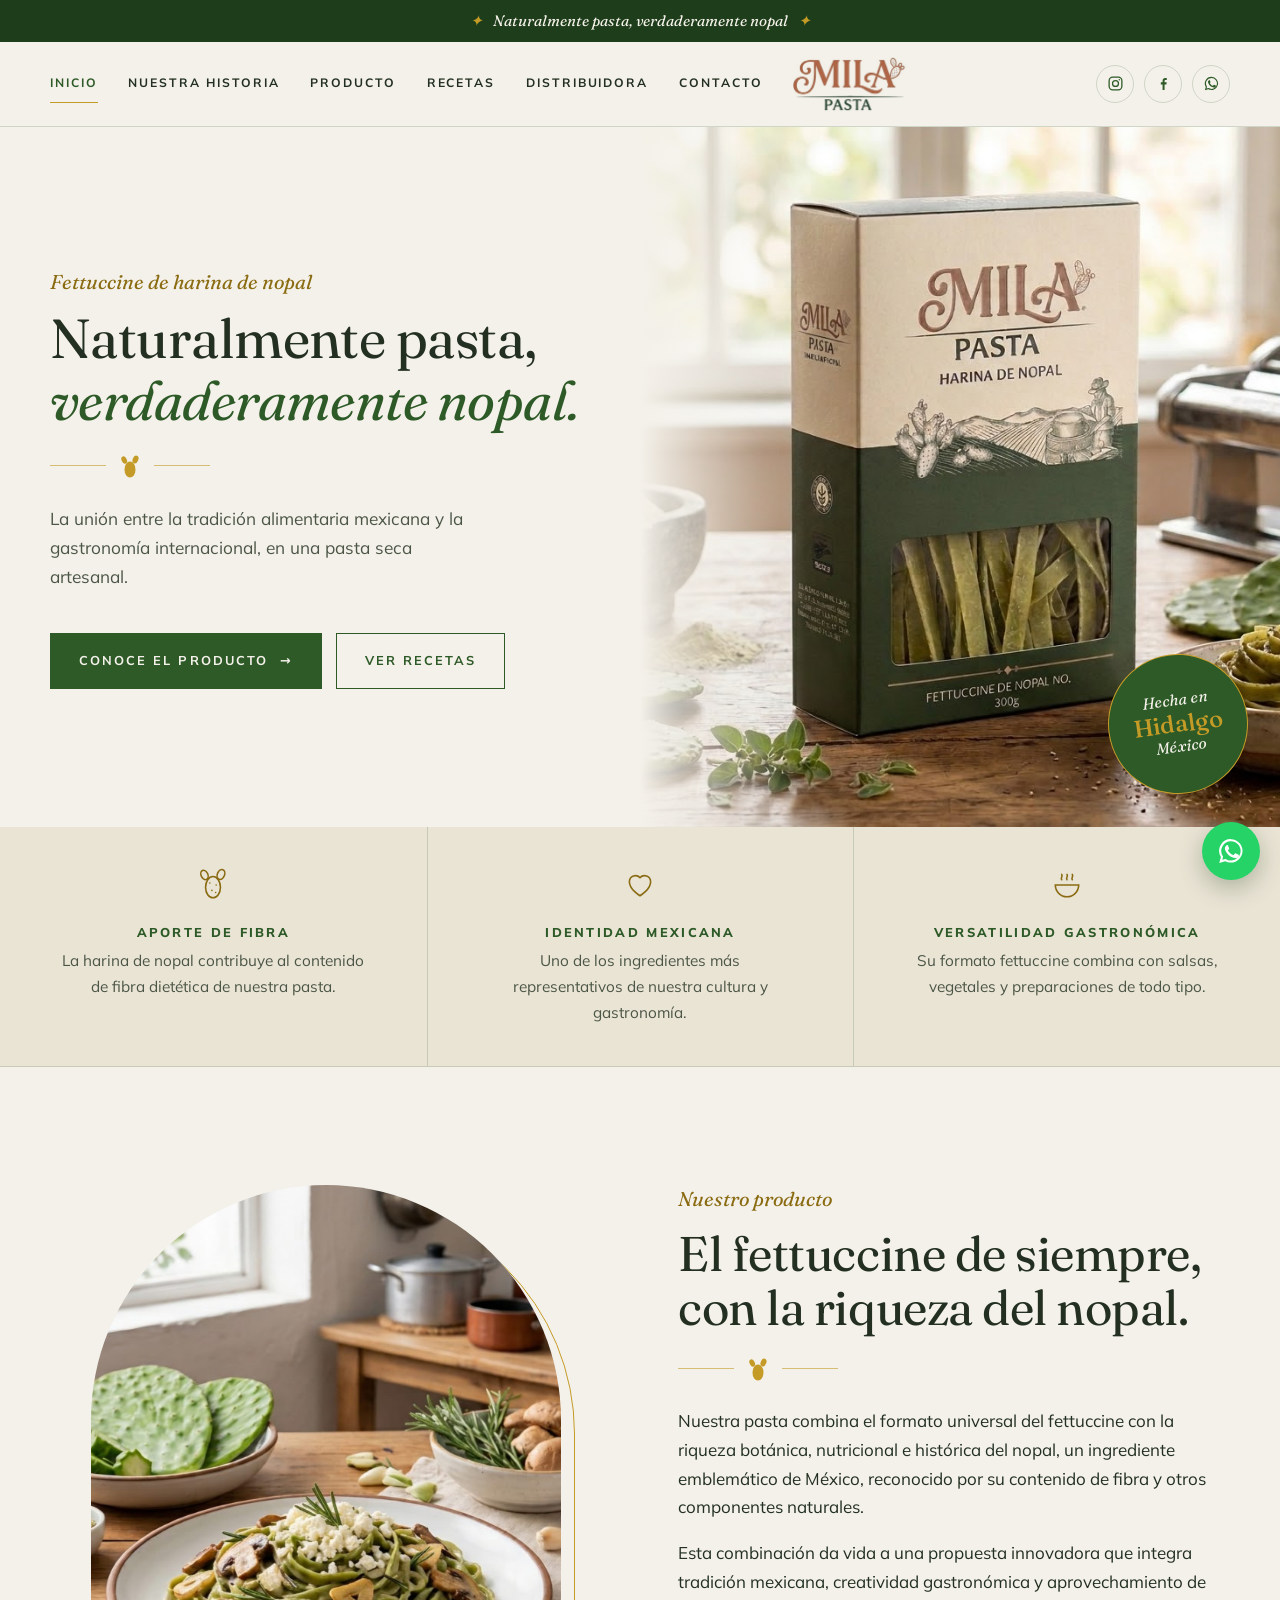
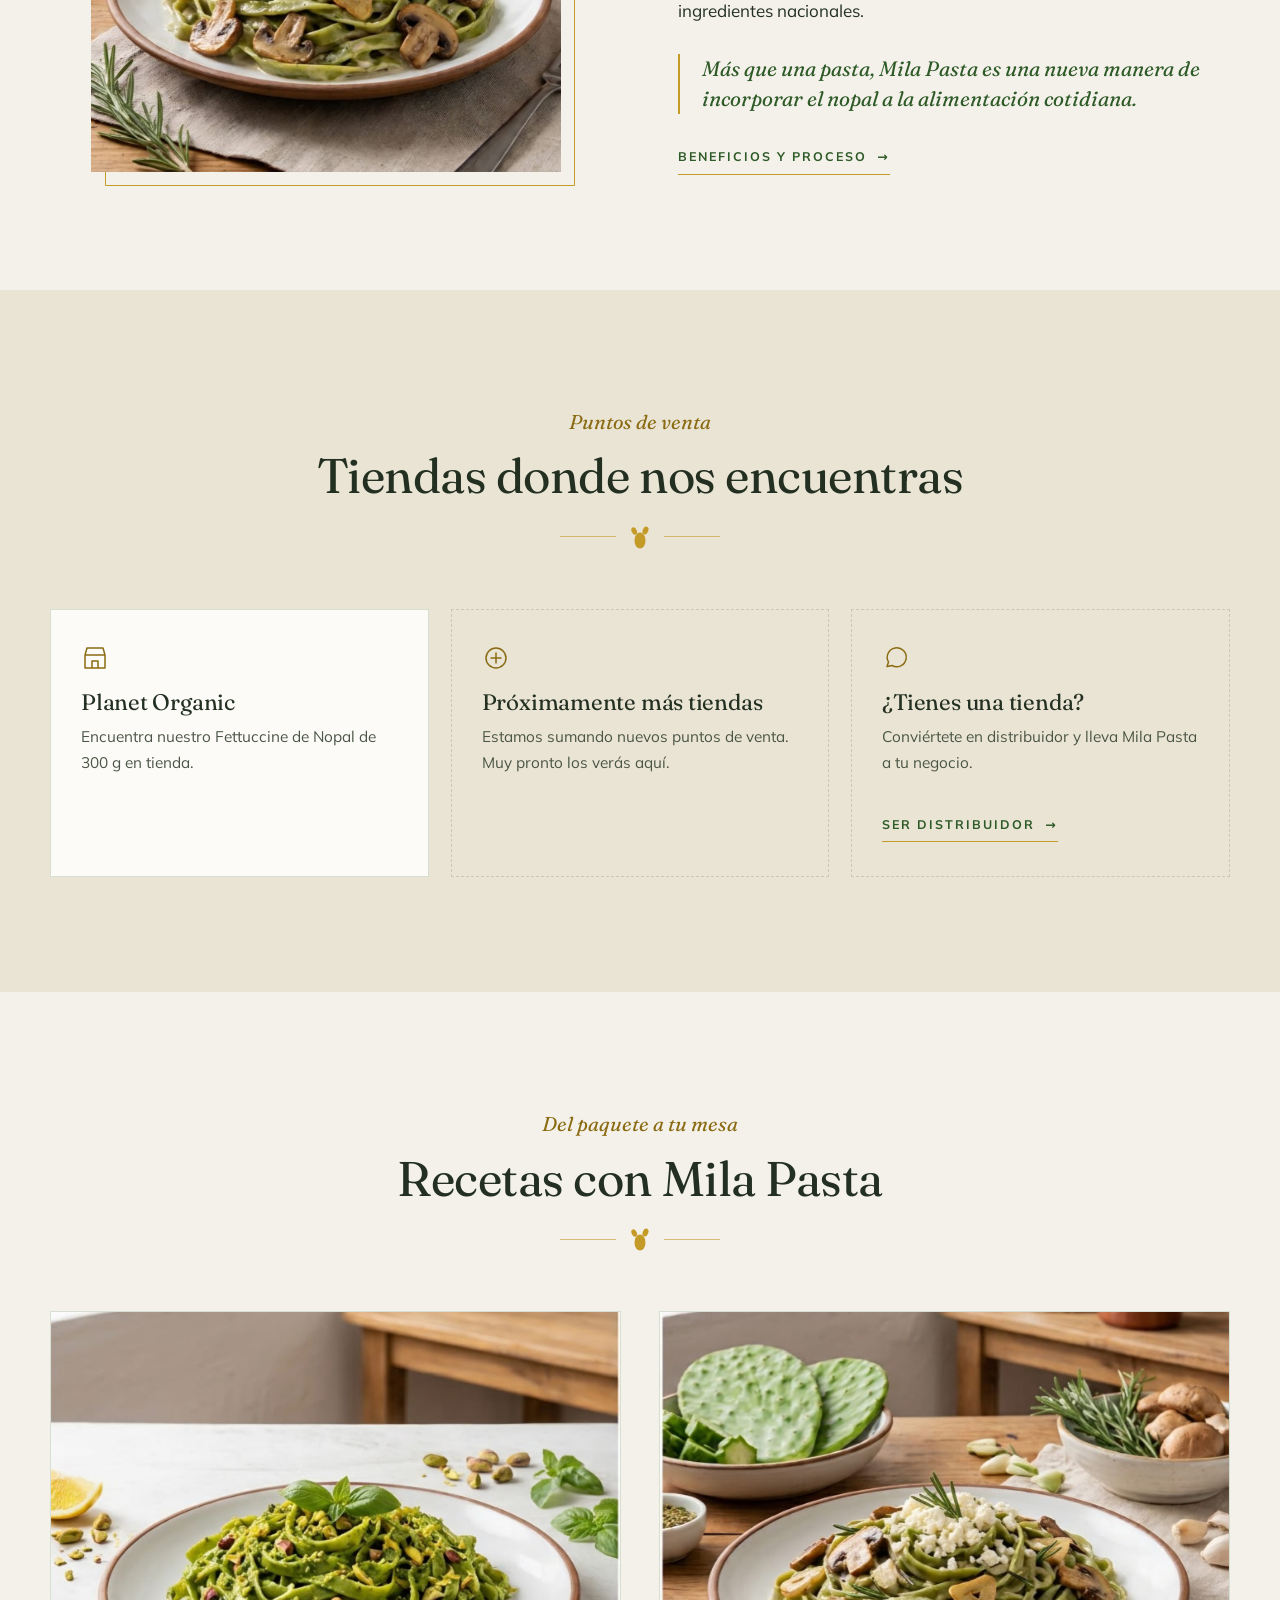
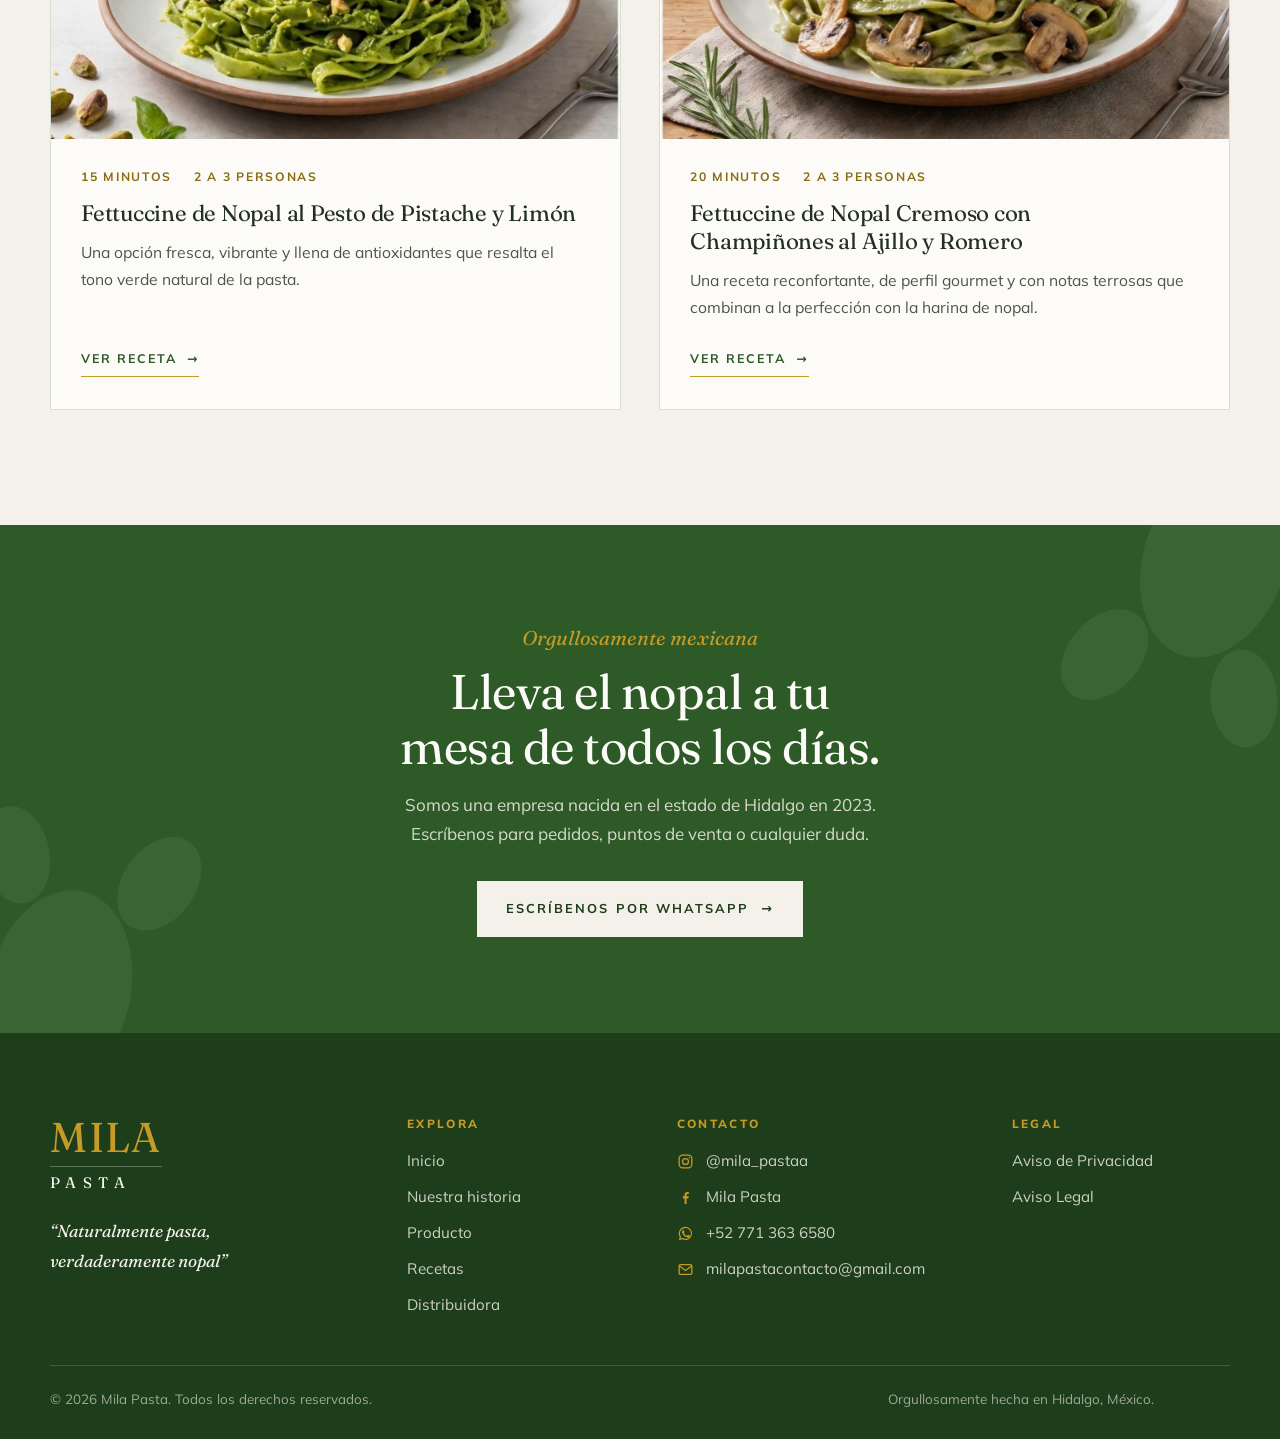
==== commit 5ee284b2: "Agregar página Distribuidora y avisos de privacidad y legal - Nueva página distribuidora.html y enla" ====
--- a/index.html
+++ b/index.html
@@ -98,8 +98,8 @@
           <article class="tienda tienda--pendiente">
             <svg viewBox="0 0 28 28" fill="none" stroke="currentColor" stroke-width="1.500" stroke-linecap="round" stroke-linejoin="round" aria-hidden="true"><path d="M5 22.500 6.500 18A9.500 9.500 0 1 1 10 21.500z"/></svg>
             <h3>¿Tienes una tienda?</h3>
-            <p>Escríbenos para llevar Mila Pasta a tu negocio.</p>
-            <a class="enlace-flecha" href="#contacto" data-whatsapp>Contáctanos <span>→</span></a>
+            <p>Conviértete en distribuidor y lleva Mila Pasta a tu negocio.</p>
+            <a class="enlace-flecha" href="distribuidora.html">Ser distribuidor <span>→</span></a>
           </article>
         </div>
       </div>
--- a/css/estilos.css
+++ b/css/estilos.css
@@ -221,7 +221,7 @@
 }
 .menu-boton svg { width: 20px; height: 20px; }
 
-@media (max-width: 940px) {
+@media (max-width: 1080px) {
   .encabezado__fila { grid-template-columns: 1fr auto; min-height: 72px; }
   .logo { justify-self: start; grid-column: 1; grid-row: 1; }
   .logo img { height: 52px; }
@@ -580,6 +580,71 @@
 }
 .aviso svg { width: 38px; height: 38px; color: var(--oro-oscuro); margin: 0 auto 14px; }
 .aviso p { color: var(--tinta-suave); max-width: 50ch; margin: 10px auto 0; }
+.aviso h3 { color: var(--nopal); }
+.aviso a { color: var(--nopal); }
+
+.boton--linea-crema { background: transparent; color: var(--crema); border-color: rgba(244, 241, 234, 0.6); }
+.boton--linea-crema:hover { background: var(--crema); color: var(--nopal-oscuro); border-color: var(--crema); }
+
+/* ---------- Páginas legales ---------- */
+
+.legal { max-width: 860px; margin: 0 auto; }
+.legal__meta {
+  display: flex;
+  flex-wrap: wrap;
+  justify-content: space-between;
+  align-items: center;
+  gap: 16px;
+  padding-bottom: 22px;
+  margin-bottom: 32px;
+  border-bottom: 1px solid var(--linea);
+  font-size: 0.92rem;
+  color: var(--tinta-suave);
+}
+.legal__intro { color: var(--tinta-suave); }
+.legal h2 {
+  font-family: var(--texto);
+  font-size: 0.95rem;
+  font-weight: 800;
+  letter-spacing: 0.12em;
+  text-transform: uppercase;
+  color: var(--nopal);
+  margin: 48px 0 16px;
+  padding-bottom: 10px;
+  border-bottom: 1px solid var(--linea);
+  scroll-margin-top: 110px;
+}
+.legal h2 span { color: var(--oro-oscuro); margin-right: 6px; }
+.legal h3 { font-family: var(--texto); font-size: 1rem; font-weight: 800; color: var(--nopal); margin: 24px 0 10px; }
+.legal p, .legal li { font-size: 1rem; }
+.legal ul { padding-left: 1.2em; margin: 0 0 1em; }
+.legal li { margin-bottom: 10px; }
+.legal li::marker { color: var(--oro); }
+.legal strong { color: var(--tinta); }
+.legal a { color: var(--nopal); overflow-wrap: anywhere; }
+
+.ficha { width: 100%; border-collapse: collapse; margin: 24px 0; font-size: 0.96rem; background: var(--blanco); border: 1px solid var(--linea); }
+.ficha th, .ficha td { text-align: left; vertical-align: top; padding: 14px 18px; border-bottom: 1px solid var(--linea); }
+.ficha th { width: 36%; color: var(--nopal); font-weight: 700; background: rgba(45, 90, 39, 0.04); }
+.ficha tr:last-child th, .ficha tr:last-child td { border-bottom: 0; }
+@media (max-width: 620px) {
+  .ficha th, .ficha td { display: block; width: auto; }
+  .ficha th { border-bottom: 0; padding-bottom: 4px; }
+  .ficha td { padding-top: 0; }
+}
+
+.indice {
+  background: var(--crema-2);
+  border-left: 3px solid var(--oro);
+  padding: 22px 26px;
+  margin: 0 0 12px;
+}
+.indice strong { display: block; font-size: 0.76rem; letter-spacing: 0.16em; text-transform: uppercase; color: var(--oro-oscuro); margin-bottom: 10px; }
+.indice ol { margin: 0; padding-left: 1.2em; columns: 2; column-gap: 32px; }
+.indice li { margin-bottom: 6px; font-size: 0.94rem; break-inside: avoid; }
+.indice a { text-decoration: none; }
+.indice a:hover { text-decoration: underline; }
+@media (max-width: 620px) { .indice ol { columns: 1; } }
 
 /* ---------- Recetas (página completa) ---------- */
 
